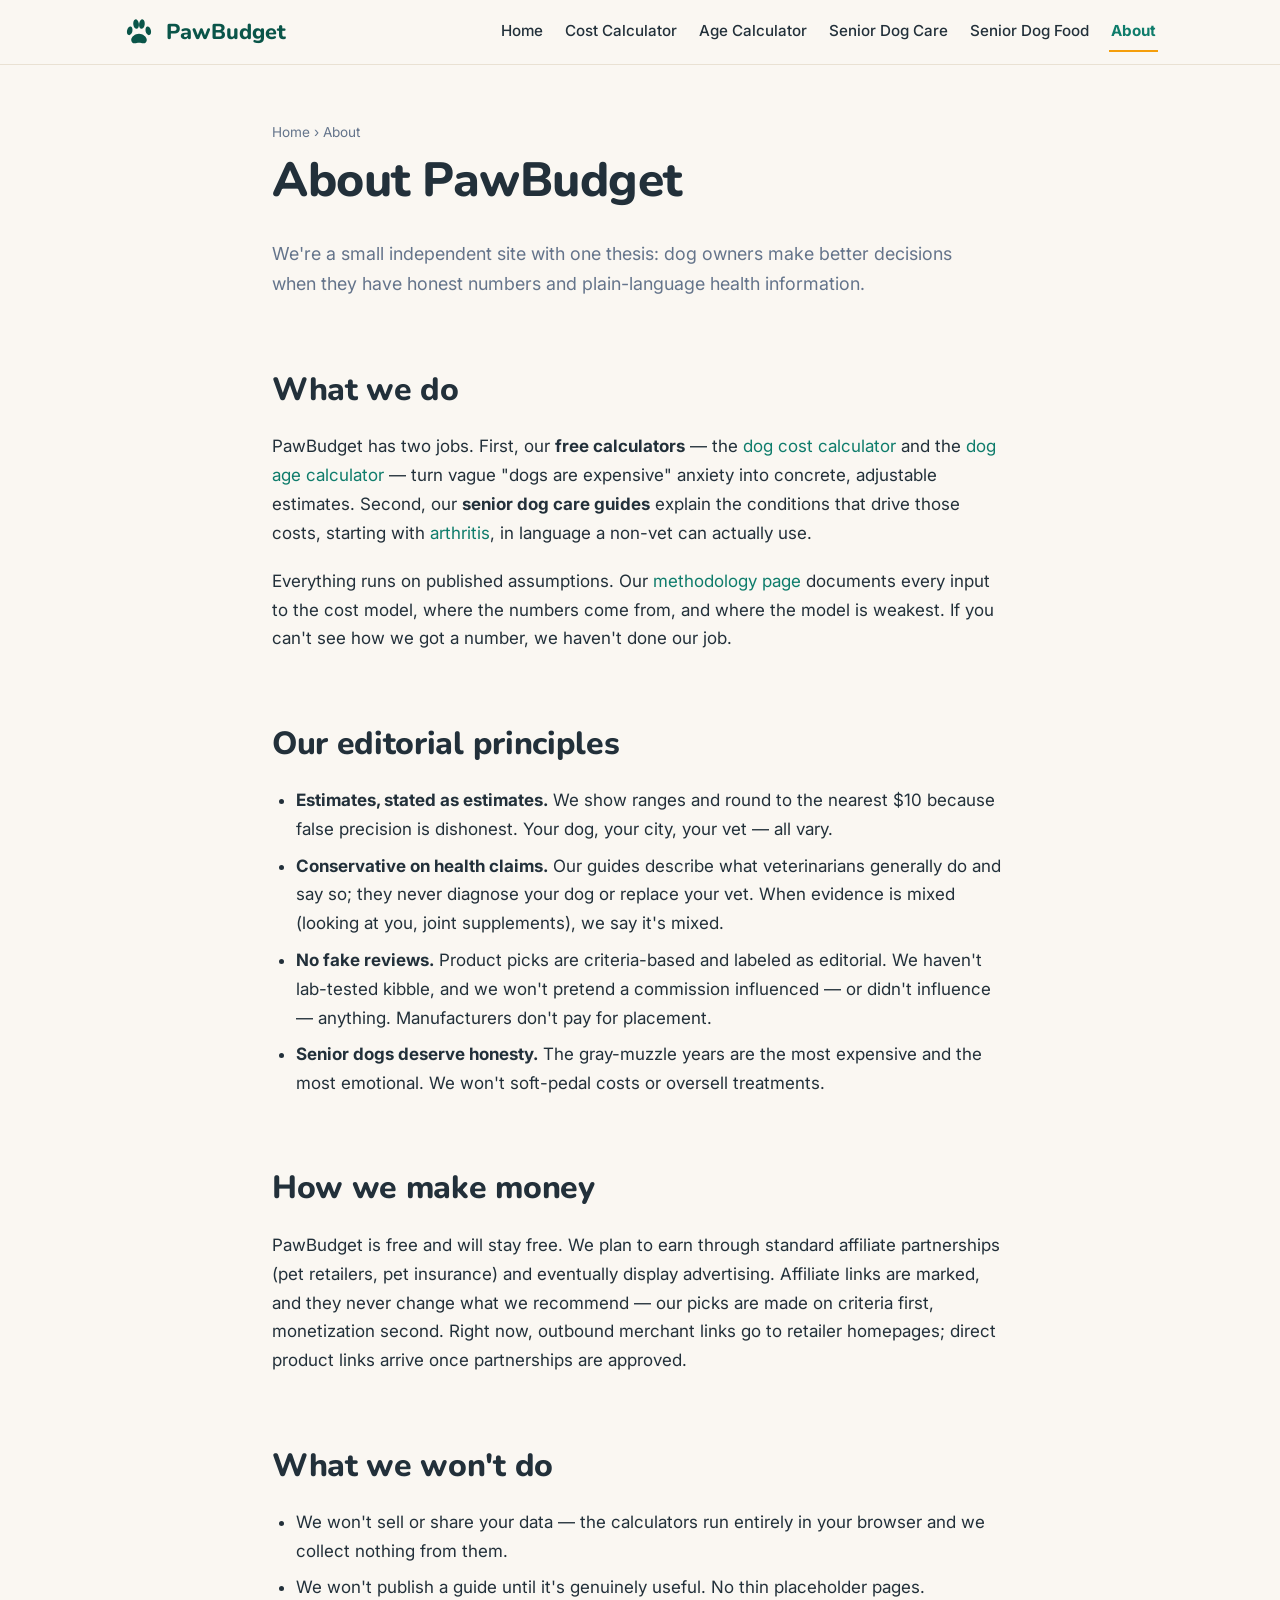
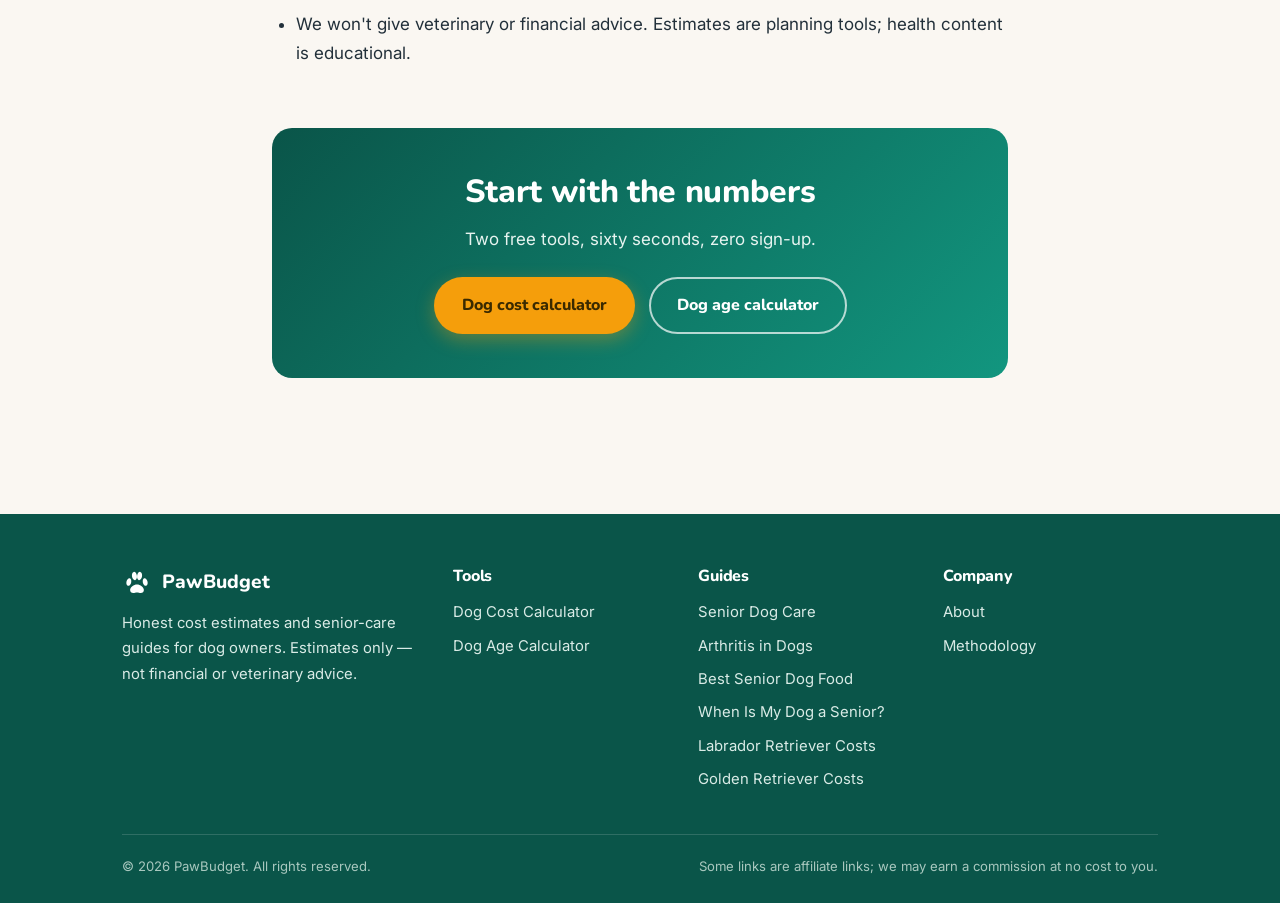
==== about/index.html @ 899f15bb "Launch PawBudget: dog cost + age calculators, senior dog care guides" ====
<!DOCTYPE html>
<html lang="en-US">
<head>
<meta charset="UTF-8">
<meta name="viewport" content="width=device-width, initial-scale=1.0">
<title>About PawBudget — Honest Dog Cost Estimates</title>
<meta name="description" content="PawBudget builds free dog cost calculators and senior-care guides with published assumptions. Learn what we are, how we make money, and what we won't do.">
<link rel="preconnect" href="https://fonts.googleapis.com">
<link rel="preconnect" href="https://fonts.gstatic.com" crossorigin>
<link href="https://fonts.googleapis.com/css2?family=Inter:wght@400;500;600&family=Nunito:wght@700;800&display=swap" rel="stylesheet">
<link rel="stylesheet" href="../assets/css/style.css">
</head>
<body>

<header class="site-header">
  <div class="header-inner">
    <a class="brand" href="../" aria-label="PawBudget home">
      <svg viewBox="0 0 24 24" fill="currentColor" aria-hidden="true"><path d="M12 13.2c-2.6 0-5.5 2.1-5.5 4.4 0 1.4 1 2.4 2.5 2.4 1 0 1.9-.5 3-.5s2 .5 3 .5c1.5 0 2.5-1 2.5-2.4 0-2.3-2.9-4.4-5.5-4.4zM6.2 8.2c-1-.3-2.2.9-2.6 2.5-.4 1.7.1 3.2 1.1 3.5 1 .3 2.2-.9 2.6-2.5.4-1.7-.1-3.2-1.1-3.5zm11.6 0c-1 .3-1.5 1.8-1.1 3.5.4 1.6 1.6 2.8 2.6 2.5 1-.3 1.5-1.8 1.1-3.5-.4-1.6-1.6-2.8-2.6-2.5zM9.4 3.1c-1.1.2-1.7 1.9-1.4 3.7.3 1.8 1.4 3.1 2.5 2.9 1.1-.2 1.7-1.9 1.4-3.7-.3-1.8-1.4-3.1-2.5-2.9zm5.2 0c-1.1-.2-2.2 1.1-2.5 2.9-.3 1.8.3 3.5 1.4 3.7 1.1.2 2.2-1.1 2.5-2.9.3-1.8-.3-3.5-1.4-3.7z"/></svg>
      PawBudget
    </a>
    <nav class="main-nav" aria-label="Main navigation">
      <a href="../">Home</a>
      <a href="../dog-cost-calculator/">Cost Calculator</a>
      <a href="../dog-age-calculator/">Age Calculator</a>
      <a href="../senior-dog-care/">Senior Dog Care</a>
      <a href="../best-senior-dog-food/">Senior Dog Food</a>
      <a href="./" class="active">About</a>
    </nav>
  </div>
</header>

<main>
  <section class="section" style="padding-top:34px;">
    <div class="container narrow">
      <nav class="breadcrumb" aria-label="Breadcrumb"><a href="../">Home</a> &rsaquo; About</nav>
      <h1>About PawBudget</h1>
      <p class="page-intro">We're a small independent site with one thesis: dog owners make better decisions when they have honest numbers and plain-language health information.</p>

      <h2>What we do</h2>
      <p>PawBudget has two jobs. First, our <strong>free calculators</strong> — the <a href="../dog-cost-calculator/">dog cost calculator</a> and the <a href="../dog-age-calculator/">dog age calculator</a> — turn vague "dogs are expensive" anxiety into concrete, adjustable estimates. Second, our <strong>senior dog care guides</strong> explain the conditions that drive those costs, starting with <a href="../senior-dog-care/arthritis/">arthritis</a>, in language a non-vet can actually use.</p>
      <p>Everything runs on published assumptions. Our <a href="../methodology/">methodology page</a> documents every input to the cost model, where the numbers come from, and where the model is weakest. If you can't see how we got a number, we haven't done our job.</p>

      <h2>Our editorial principles</h2>
      <ul>
        <li><strong>Estimates, stated as estimates.</strong> We show ranges and round to the nearest $10 because false precision is dishonest. Your dog, your city, your vet — all vary.</li>
        <li><strong>Conservative on health claims.</strong> Our guides describe what veterinarians generally do and say so; they never diagnose your dog or replace your vet. When evidence is mixed (looking at you, joint supplements), we say it's mixed.</li>
        <li><strong>No fake reviews.</strong> Product picks are criteria-based and labeled as editorial. We haven't lab-tested kibble, and we won't pretend a commission influenced — or didn't influence — anything. Manufacturers don't pay for placement.</li>
        <li><strong>Senior dogs deserve honesty.</strong> The gray-muzzle years are the most expensive and the most emotional. We won't soft-pedal costs or oversell treatments.</li>
      </ul>

      <h2>How we make money</h2>
      <p>PawBudget is free and will stay free. We plan to earn through standard affiliate partnerships (pet retailers, pet insurance) and eventually display advertising. Affiliate links are marked, and they never change what we recommend — our picks are made on criteria first, monetization second. Right now, outbound merchant links go to retailer homepages; direct product links arrive once partnerships are approved.</p>

      <h2>What we won't do</h2>
      <ul>
        <li>We won't sell or share your data — the calculators run entirely in your browser and we collect nothing from them.</li>
        <li>We won't publish a guide until it's genuinely useful. No thin placeholder pages.</li>
        <li>We won't give veterinary or financial advice. Estimates are planning tools; health content is educational.</li>
      </ul>

      <div class="cta-band">
        <h2>Start with the numbers</h2>
        <p>Two free tools, sixty seconds, zero sign-up.</p>
        <div class="btn-row">
          <a class="btn btn-primary" href="../dog-cost-calculator/">Dog cost calculator</a>
          <a class="btn btn-outline-light" href="../dog-age-calculator/">Dog age calculator</a>
        </div>
      </div>
    </div>
  </section>
</main>

<footer class="site-footer">
  <div class="container">
    <div class="footer-grid">
      <div>
        <div class="footer-brand">
          <svg viewBox="0 0 24 24" fill="currentColor" aria-hidden="true"><path d="M12 13.2c-2.6 0-5.5 2.1-5.5 4.4 0 1.4 1 2.4 2.5 2.4 1 0 1.9-.5 3-.5s2 .5 3 .5c1.5 0 2.5-1 2.5-2.4 0-2.3-2.9-4.4-5.5-4.4zM6.2 8.2c-1-.3-2.2.9-2.6 2.5-.4 1.7.1 3.2 1.1 3.5 1 .3 2.2-.9 2.6-2.5.4-1.7-.1-3.2-1.1-3.5zm11.6 0c-1 .3-1.5 1.8-1.1 3.5.4 1.6 1.6 2.8 2.6 2.5 1-.3 1.5-1.8 1.1-3.5-.4-1.6-1.6-2.8-2.6-2.5zM9.4 3.1c-1.1.2-1.7 1.9-1.4 3.7.3 1.8 1.4 3.1 2.5 2.9 1.1-.2 1.7-1.9 1.4-3.7-.3-1.8-1.4-3.1-2.5-2.9zm5.2 0c-1.1-.2-2.2 1.1-2.5 2.9-.3 1.8.3 3.5 1.4 3.7 1.1.2 2.2-1.1 2.5-2.9.3-1.8-.3-3.5-1.4-3.7z"/></svg>
          PawBudget
        </div>
        <p>Honest cost estimates and senior-care guides for dog owners. Estimates only — not financial or veterinary advice.</p>
      </div>
      <div>
        <h4>Tools</h4>
        <ul>
          <li><a href="../dog-cost-calculator/">Dog Cost Calculator</a></li>
          <li><a href="../dog-age-calculator/">Dog Age Calculator</a></li>
        </ul>
      </div>
      <div>
        <h4>Guides</h4>
        <ul>
          <li><a href="../senior-dog-care/">Senior Dog Care</a></li>
          <li><a href="../senior-dog-care/arthritis/">Arthritis in Dogs</a></li>
          <li><a href="../best-senior-dog-food/">Best Senior Dog Food</a></li>
          <li><a href="../when-is-my-dog-considered-senior/">When Is My Dog a Senior?</a></li>
          <li><a href="../dog-cost/labrador-retriever/">Labrador Retriever Costs</a></li>
          <li><a href="../dog-cost/golden-retriever/">Golden Retriever Costs</a></li>
        </ul>
      </div>
      <div>
        <h4>Company</h4>
        <ul>
          <li><a href="./">About</a></li>
          <li><a href="../methodology/">Methodology</a></li>
        </ul>
      </div>
    </div>
    <div class="footer-bottom">
      <span>© 2026 PawBudget. All rights reserved.</span>
      <span>Some links are affiliate links; we may earn a commission at no cost to you.</span>
    </div>
  </div>
</footer>

</body>
</html>
---- assets/css/style.css ----
/* ============================================================
   PawBudget — design system
   Palette: deep teal primary, warm amber accent, off-white bg
   ============================================================ */
*, *::before, *::after { box-sizing: border-box; margin: 0; padding: 0; }

:root {
  --teal-900: #0a5549;
  --teal-700: #0e7c6b;
  --teal-600: #12967f;
  --teal-100: #ddefe9;
  --teal-50:  #f0f8f5;
  --amber-500: #f59e0b;
  --amber-600: #d97706;
  --amber-100: #fdefd3;
  --bg: #faf7f2;
  --card: #ffffff;
  --text: #22303a;
  --muted: #64748b;
  --border: #e9e1d3;
  --radius: 14px;
  --shadow: 0 6px 24px rgba(14, 124, 107, .08);
  --shadow-lg: 0 14px 40px rgba(14, 124, 107, .14);
  --font-head: 'Nunito', system-ui, -apple-system, 'Segoe UI', sans-serif;
  --font-body: 'Inter', system-ui, -apple-system, 'Segoe UI', Roboto, sans-serif;
}

html { scroll-behavior: smooth; }

body {
  font-family: var(--font-body);
  background: var(--bg);
  color: var(--text);
  line-height: 1.7;
  font-size: 17px;
  -webkit-font-smoothing: antialiased;
}

img, svg { max-width: 100%; }
a { color: var(--teal-700); text-decoration: none; }
a:hover { color: var(--teal-900); text-decoration: underline; }

h1, h2, h3, h4 {
  font-family: var(--font-head);
  font-weight: 800;
  line-height: 1.25;
  color: var(--text);
  letter-spacing: -0.01em;
}
h1 { font-size: clamp(2rem, 4.5vw, 3rem); margin-bottom: .6em; }
h2 { font-size: clamp(1.45rem, 3vw, 2rem); margin: 2.2em 0 .7em; }
h3 { font-size: 1.25rem; margin: 1.6em 0 .5em; }
p { margin-bottom: 1.1em; }
ul, ol { margin: 0 0 1.2em 1.4em; }
li { margin-bottom: .45em; }
small, .small { font-size: .85em; color: var(--muted); }

.container { max-width: 1080px; margin: 0 auto; padding: 0 22px; }
.container.narrow { max-width: 780px; }
.section { padding: 56px 0; }
.section.alt { background: var(--card); border-top: 1px solid var(--border); border-bottom: 1px solid var(--border); }

/* ---------- header ---------- */
.site-header {
  position: sticky; top: 0; z-index: 50;
  background: rgba(250, 247, 242, .96);
  backdrop-filter: blur(8px);
  border-bottom: 1px solid var(--border);
}
.header-inner {
  display: flex; align-items: center; justify-content: space-between;
  gap: 16px; padding: 12px 22px; max-width: 1080px; margin: 0 auto;
}
.brand { display: flex; align-items: center; gap: 10px; font-family: var(--font-head); font-weight: 800; font-size: 1.35rem; color: var(--teal-900); }
.brand:hover { text-decoration: none; color: var(--teal-700); }
.brand svg { width: 34px; height: 34px; flex: none; }
.main-nav { display: flex; flex-wrap: wrap; gap: 4px 18px; font-size: .95rem; font-weight: 500; }
.main-nav a { color: var(--text); padding: 6px 2px; }
.main-nav a:hover { color: var(--teal-700); text-decoration: none; }
.main-nav a.active { color: var(--teal-700); font-weight: 700; border-bottom: 2px solid var(--amber-500); }

/* ---------- hero ---------- */
.hero {
  background: linear-gradient(135deg, var(--teal-900) 0%, var(--teal-700) 70%, var(--teal-600) 100%);
  color: #fff; padding: 72px 0 64px; position: relative; overflow: hidden;
}
.hero::after {
  content: ""; position: absolute; inset: 0; opacity: .07; pointer-events: none;
  background-image: radial-gradient(circle at 20% 30%, #fff 2.5px, transparent 3px),
                    radial-gradient(circle at 75% 65%, #fff 2px, transparent 2.5px),
                    radial-gradient(circle at 45% 80%, #fff 2px, transparent 2.5px);
  background-size: 220px 220px, 180px 180px, 260px 260px;
}
.hero .container { position: relative; z-index: 1; }
.hero h1 { color: #fff; margin-bottom: .4em; }
.hero p.lead { font-size: 1.15rem; color: #e7f4f0; max-width: 640px; margin-bottom: 1.6em; }
.hero .btn-row { display: flex; gap: 14px; flex-wrap: wrap; }
.eyebrow {
  display: inline-block; font-size: .8rem; font-weight: 700; letter-spacing: .12em;
  text-transform: uppercase; color: var(--amber-500); margin-bottom: 12px;
}

/* ---------- buttons ---------- */
.btn {
  display: inline-flex; align-items: center; gap: 8px;
  font-family: var(--font-head); font-weight: 800; font-size: 1rem;
  padding: 13px 26px; border-radius: 999px; border: 2px solid transparent;
  cursor: pointer; transition: transform .12s ease, box-shadow .12s ease;
}
.btn:hover { text-decoration: none; transform: translateY(-1px); }
.btn-primary { background: var(--amber-500); color: #3a2a00; box-shadow: 0 6px 18px rgba(245,158,11,.35); }
.btn-primary:hover { background: var(--amber-600); color: #fff; }
.btn-outline-light { border-color: rgba(255,255,255,.7); color: #fff; }
.btn-outline-light:hover { background: rgba(255,255,255,.12); color: #fff; }
.btn-teal { background: var(--teal-700); color: #fff; }
.btn-teal:hover { background: var(--teal-900); color: #fff; }
.btn-outline-teal { border-color: var(--teal-700); color: var(--teal-700); }
.btn-outline-teal:hover { background: var(--teal-50); color: var(--teal-900); }

/* ---------- cards & grids ---------- */
.grid-3 { display: grid; grid-template-columns: repeat(3, 1fr); gap: 22px; }
.grid-2 { display: grid; grid-template-columns: repeat(2, 1fr); gap: 22px; }
.card {
  background: var(--card); border: 1px solid var(--border); border-radius: var(--radius);
  padding: 28px; box-shadow: var(--shadow);
}
.card h3 { margin-top: 0; }
.card .icon-badge {
  width: 46px; height: 46px; border-radius: 12px; display: inline-flex;
  align-items: center; justify-content: center; margin-bottom: 14px;
  background: var(--teal-100); color: var(--teal-700);
}
.card .icon-badge svg { width: 26px; height: 26px; }
.card.accent .icon-badge { background: var(--amber-100); color: var(--amber-600); }
.card-link { display: block; color: var(--text); height: 100%; transition: transform .12s ease, box-shadow .12s ease; }
.card-link:hover { text-decoration: none; transform: translateY(-3px); box-shadow: var(--shadow-lg); }

/* ---------- forms / calculator ---------- */
.calc-layout { display: grid; grid-template-columns: 380px 1fr; gap: 26px; align-items: start; }
.field { margin-bottom: 18px; }
.field label { display: block; font-weight: 600; font-size: .95rem; margin-bottom: 7px; }
.field .hint { font-size: .82rem; color: var(--muted); margin-top: 5px; }
select, input[type="number"], input[type="text"] {
  width: 100%; padding: 11px 13px; font-size: 1rem; font-family: var(--font-body);
  border: 1.5px solid var(--border); border-radius: 10px; background: #fff; color: var(--text);
}
select:focus, input:focus { outline: 2px solid var(--teal-600); border-color: var(--teal-600); }
.radio-pills { display: flex; gap: 10px; flex-wrap: wrap; }
.radio-pills label {
  flex: 1 1 0; min-width: 100px; text-align: center; cursor: pointer;
  border: 1.5px solid var(--border); border-radius: 10px; padding: 10px 8px;
  font-weight: 600; font-size: .92rem; background: #fff; transition: all .12s ease;
}
.radio-pills input { position: absolute; opacity: 0; pointer-events: none; }
.radio-pills label:has(input:checked) { border-color: var(--teal-700); background: var(--teal-50); color: var(--teal-900); }
.radio-pills label span.sub { display: block; font-weight: 400; font-size: .78rem; color: var(--muted); }

.results-panel { position: sticky; top: 90px; }
.kpi-row { display: grid; grid-template-columns: repeat(3, 1fr); gap: 14px; margin-bottom: 22px; }
.kpi {
  background: var(--teal-50); border: 1px solid var(--teal-100); border-radius: 12px;
  padding: 16px 14px; text-align: center;
}
.kpi .kpi-label { font-size: .8rem; font-weight: 600; color: var(--muted); text-transform: uppercase; letter-spacing: .05em; }
.kpi .kpi-value { font-family: var(--font-head); font-weight: 800; font-size: clamp(1.3rem, 2.6vw, 1.8rem); color: var(--teal-900); }
.kpi.highlight { background: linear-gradient(135deg, var(--teal-900), var(--teal-700)); border: none; }
.kpi.highlight .kpi-label { color: #cdeae2; }
.kpi.highlight .kpi-value { color: #fff; }

.breakdown { margin: 8px 0 4px; }
.breakdown-row { margin-bottom: 13px; }
.breakdown-row .row-head { display: flex; justify-content: space-between; font-size: .93rem; margin-bottom: 5px; }
.breakdown-row .row-head strong { font-weight: 700; }
.bar-track { height: 10px; background: var(--teal-50); border-radius: 999px; overflow: hidden; }
.bar-fill { height: 100%; border-radius: 999px; background: linear-gradient(90deg, var(--teal-600), var(--teal-700)); transition: width .35s ease; }
.bar-fill.amber { background: linear-gradient(90deg, var(--amber-500), var(--amber-600)); }

.callout {
  border-left: 4px solid var(--amber-500); background: var(--amber-100);
  border-radius: 0 10px 10px 0; padding: 14px 18px; margin: 20px 0; font-size: .95rem;
}
.callout.teal { border-color: var(--teal-600); background: var(--teal-50); }
.disclaimer-box {
  background: #f3efe7; border: 1px dashed var(--border); border-radius: 10px;
  padding: 14px 18px; font-size: .85rem; color: var(--muted); margin-top: 24px;
}

/* ---------- age calculator result ---------- */
.age-result { text-align: center; padding: 26px 10px; }
.age-result .big-number { font-family: var(--font-head); font-weight: 800; font-size: clamp(3rem, 8vw, 4.5rem); color: var(--teal-900); line-height: 1; }
.stage-badge {
  display: inline-block; font-family: var(--font-head); font-weight: 800; font-size: .95rem;
  padding: 7px 20px; border-radius: 999px; margin-top: 12px;
}
.stage-puppy { background: var(--teal-100); color: var(--teal-900); }
.stage-adult { background: #e0ecff; color: #1d4ed8; }
.stage-senior { background: var(--amber-100); color: var(--amber-600); }

/* ---------- tables ---------- */
.table-wrap { overflow-x: auto; margin: 1.4em 0; border-radius: var(--radius); border: 1px solid var(--border); }
table { width: 100%; border-collapse: collapse; background: #fff; font-size: .95rem; }
th, td { padding: 12px 16px; text-align: left; border-bottom: 1px solid var(--border); }
th { background: var(--teal-50); font-family: var(--font-head); font-weight: 800; color: var(--teal-900); }
tr:last-child td { border-bottom: none; }
td.best { font-weight: 700; color: var(--teal-700); }

/* ---------- faq ---------- */
details.faq {
  background: var(--card); border: 1px solid var(--border); border-radius: 12px;
  padding: 16px 20px; margin-bottom: 12px;
}
details.faq summary { font-family: var(--font-head); font-weight: 800; font-size: 1.05rem; cursor: pointer; list-style: none; display: flex; justify-content: space-between; align-items: center; gap: 12px; }
details.faq summary::-webkit-details-marker { display: none; }
details.faq summary::after { content: "+"; font-size: 1.4rem; color: var(--teal-700); font-weight: 400; flex: none; }
details.faq[open] summary::after { content: "–"; }
details.faq .faq-body { margin-top: 10px; color: var(--text); }

/* ---------- cta band ---------- */
.cta-band {
  background: linear-gradient(135deg, var(--teal-900), var(--teal-600));
  border-radius: 20px; padding: 44px 36px; color: #fff; text-align: center; margin: 60px 0 10px;
}
.cta-band h2 { color: #fff; margin: 0 0 .4em; }
.cta-band p { color: #e7f4f0; max-width: 620px; margin: 0 auto 1.4em; }
.cta-band .btn-row { display: flex; gap: 14px; justify-content: center; flex-wrap: wrap; }

/* ---------- article ---------- */
.article-meta { color: var(--muted); font-size: .9rem; margin-bottom: 1.6em; }
.article-body h2 { border-bottom: 2px solid var(--teal-100); padding-bottom: .3em; }
.toc { background: var(--card); border: 1px solid var(--border); border-radius: var(--radius); padding: 22px 26px; margin: 1.6em 0; }
.toc strong { font-family: var(--font-head); }
.toc ol { margin: .8em 0 0 1.3em; }
.checklist { list-style: none; margin-left: 0; }
.checklist li { padding-left: 30px; position: relative; }
.checklist li::before { content: ""; position: absolute; left: 2px; top: 6px; width: 16px; height: 16px; border-radius: 5px; background: var(--teal-100) url("data:image/svg+xml,%3Csvg xmlns='http://www.w3.org/2000/svg' viewBox='0 0 16 16'%3E%3Cpath d='M6.5 11.2 3.3 8l-1.4 1.4 4.6 4.6L14.1 6.4 12.7 5z' fill='%230e7c6b'/%3E%3C/svg%3E") center/11px no-repeat; }

/* ---------- footer ---------- */
.site-footer { background: var(--teal-900); color: #d9ebe6; margin-top: 70px; padding: 52px 0 26px; font-size: .93rem; }
.footer-grid { display: grid; grid-template-columns: 1.4fr 1fr 1fr 1fr; gap: 30px; margin-bottom: 34px; }
.site-footer h4 { color: #fff; font-size: 1rem; margin: 0 0 14px; }
.site-footer a { color: #d9ebe6; }
.site-footer a:hover { color: #fff; }
.site-footer ul { list-style: none; margin: 0; }
.site-footer li { margin-bottom: 8px; }
.footer-brand { display: flex; align-items: center; gap: 10px; font-family: var(--font-head); font-weight: 800; font-size: 1.2rem; color: #fff; margin-bottom: 12px; }
.footer-brand svg { width: 30px; height: 30px; }
.footer-bottom { border-top: 1px solid rgba(255,255,255,.15); padding-top: 20px; font-size: .82rem; color: #a9c8bf; display: flex; justify-content: space-between; gap: 12px; flex-wrap: wrap; }

/* ---------- misc ---------- */
.breadcrumb { font-size: .85rem; color: var(--muted); margin: 22px 0 6px; }
.breadcrumb a { color: var(--muted); }
.page-intro { font-size: 1.12rem; color: var(--muted); max-width: 720px; margin-bottom: 1.8em; }
.pill-list { display: flex; flex-wrap: wrap; gap: 10px; list-style: none; margin: 1em 0; }
.pill-list li { background: var(--teal-50); border: 1px solid var(--teal-100); color: var(--teal-900); font-weight: 600; font-size: .9rem; padding: 7px 16px; border-radius: 999px; margin: 0; }
.stat-strip { display: grid; grid-template-columns: repeat(4, 1fr); gap: 16px; margin: 34px 0; }
.stat { background: var(--card); border: 1px solid var(--border); border-radius: 12px; padding: 18px; text-align: center; }
.stat .stat-num { font-family: var(--font-head); font-weight: 800; font-size: 1.5rem; color: var(--teal-700); }
.stat .stat-label { font-size: .85rem; color: var(--muted); }

/* ---------- responsive ---------- */
@media (max-width: 900px) {
  .calc-layout { grid-template-columns: 1fr; }
  .results-panel { position: static; }
  .footer-grid { grid-template-columns: 1fr 1fr; }
  .stat-strip { grid-template-columns: repeat(2, 1fr); }
}
@media (max-width: 720px) {
  body { font-size: 16px; }
  .grid-3, .grid-2 { grid-template-columns: 1fr; }
  .kpi-row { grid-template-columns: 1fr; }
  .header-inner { flex-direction: column; align-items: flex-start; }
  .section { padding: 40px 0; }
  .hero { padding: 52px 0 46px; }
  .footer-grid { grid-template-columns: 1fr; }
  .cta-band { padding: 34px 22px; }
}
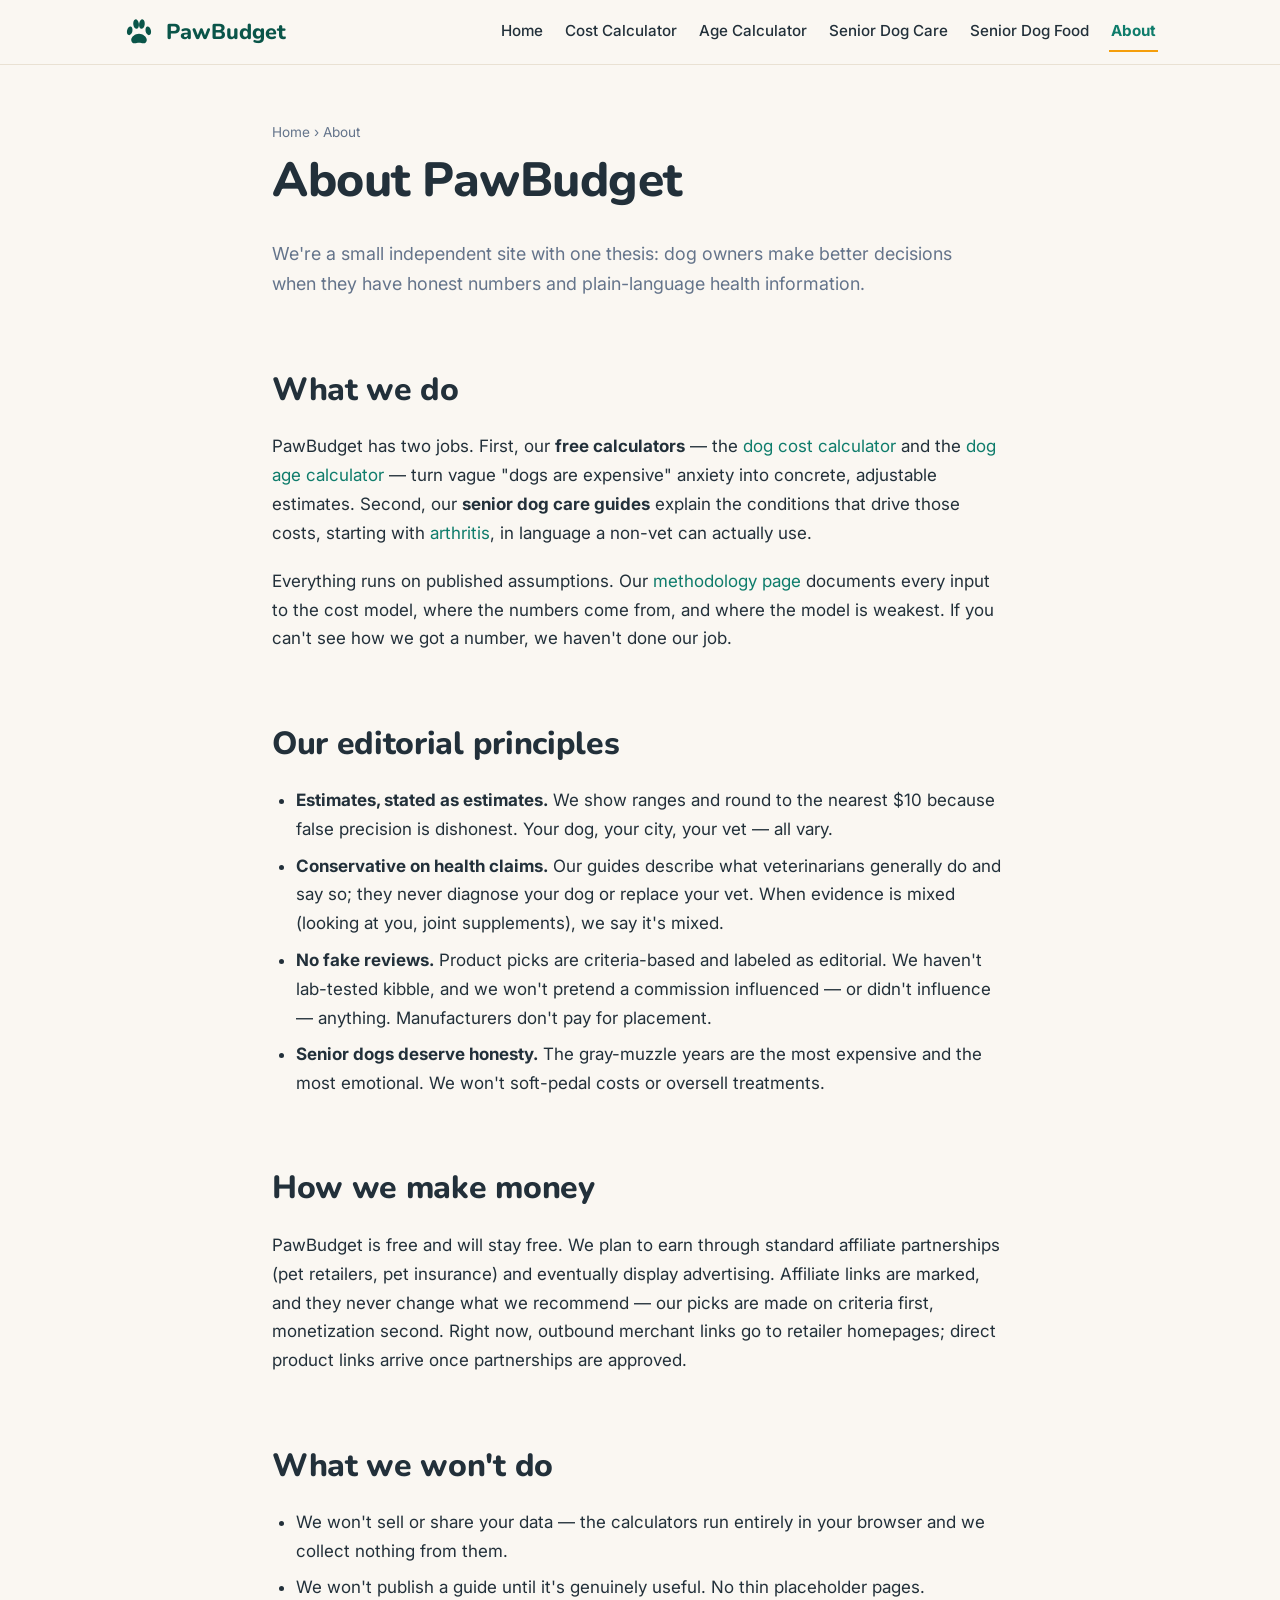
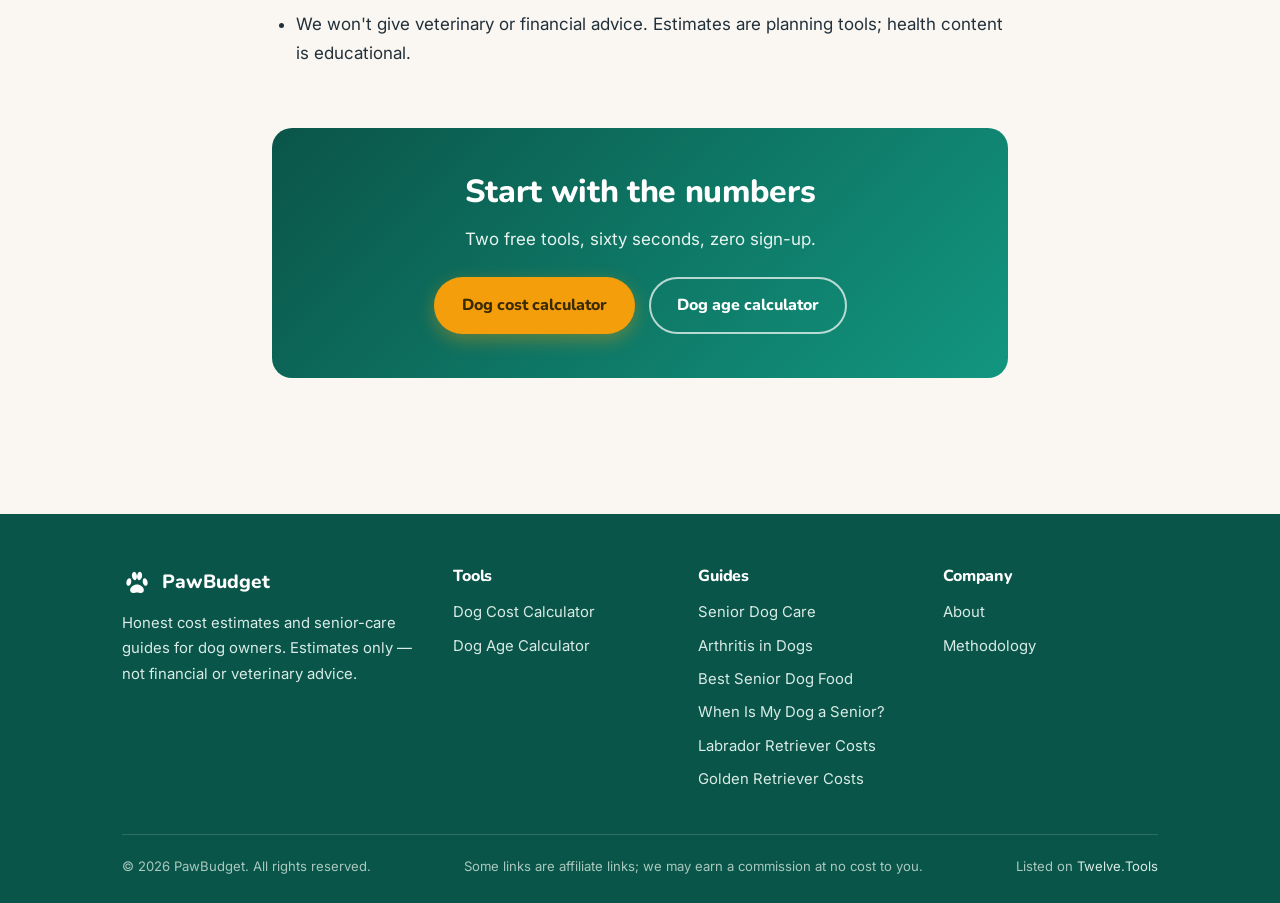
==== commit aea46459: "Add Twelve.Tools reciprocal link to footer" ====
--- a/about/index.html
+++ b/about/index.html
@@ -109,6 +109,7 @@
     <div class="footer-bottom">
       <span>© 2026 PawBudget. All rights reserved.</span>
       <span>Some links are affiliate links; we may earn a commission at no cost to you.</span>
+      <span>Listed on <a href="https://twelve.tools" target="_blank" rel="noopener">Twelve.Tools</a></span>
     </div>
   </div>
 </footer>
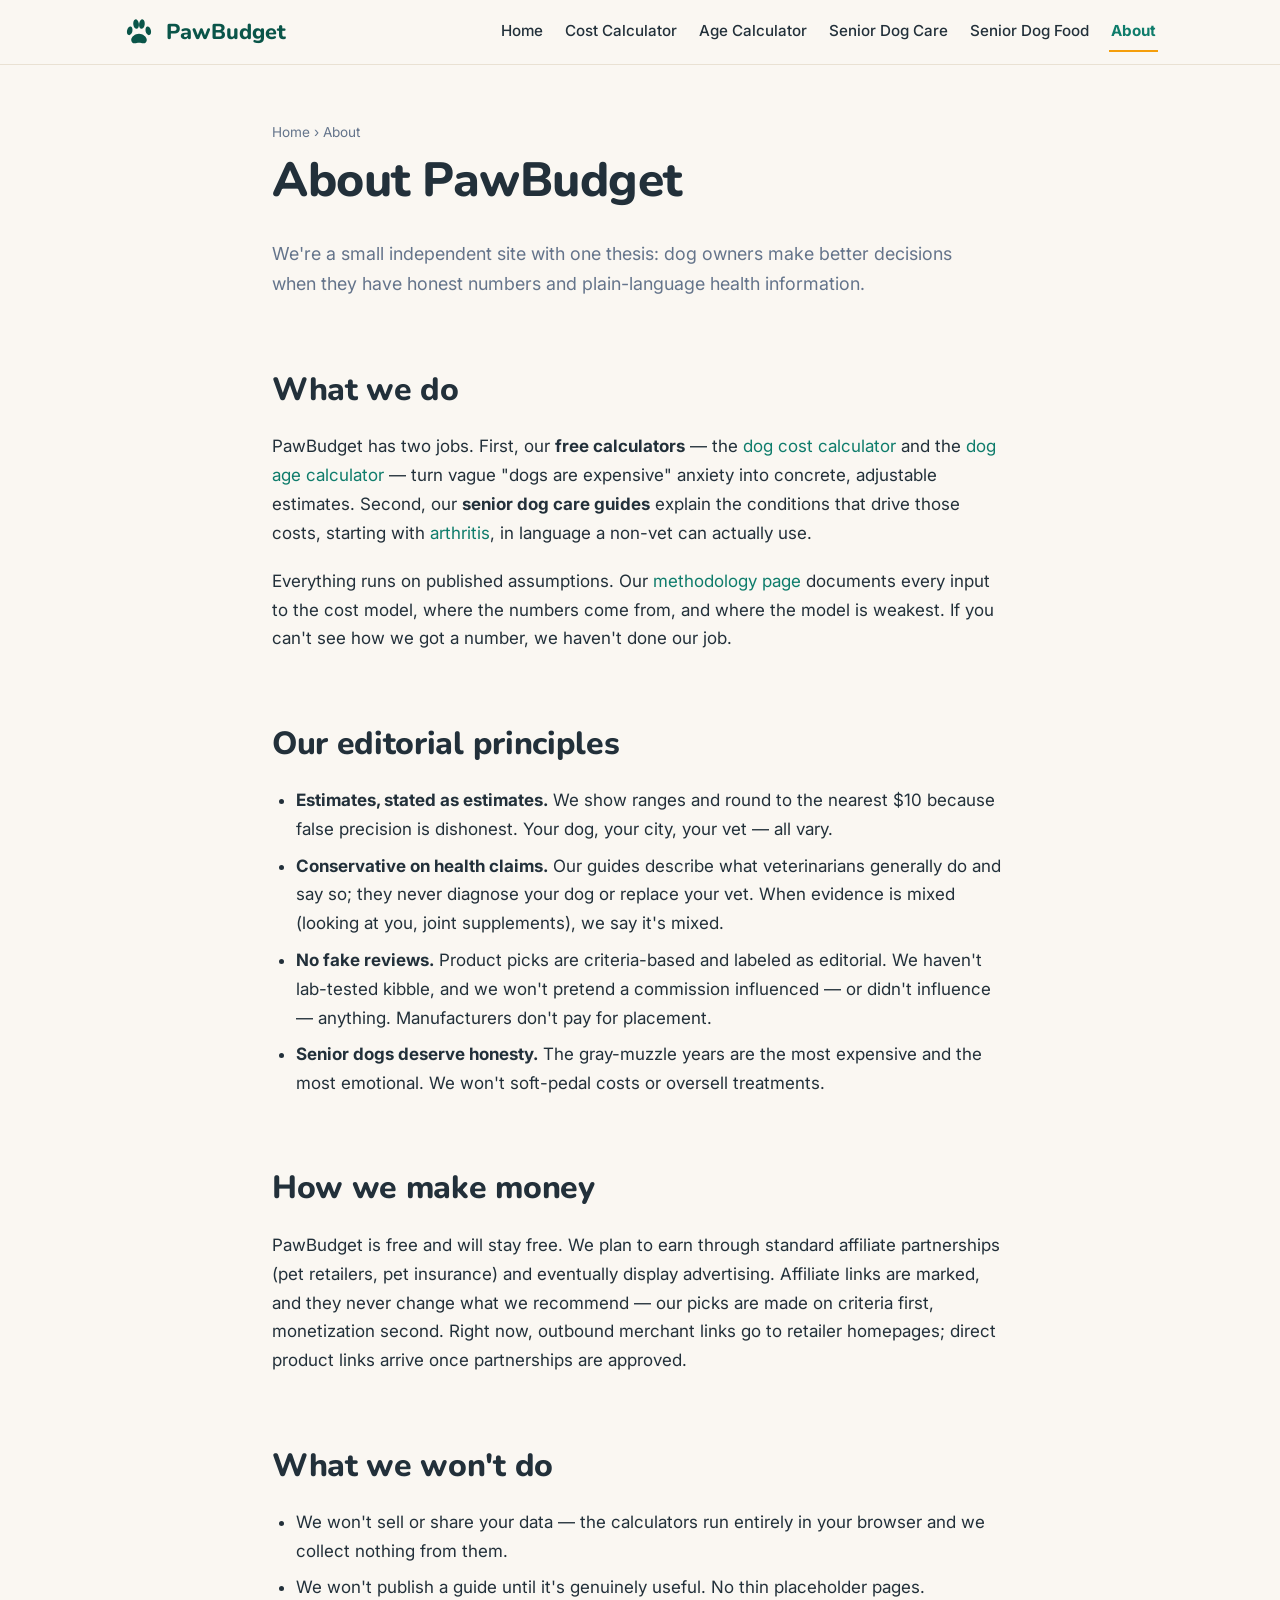
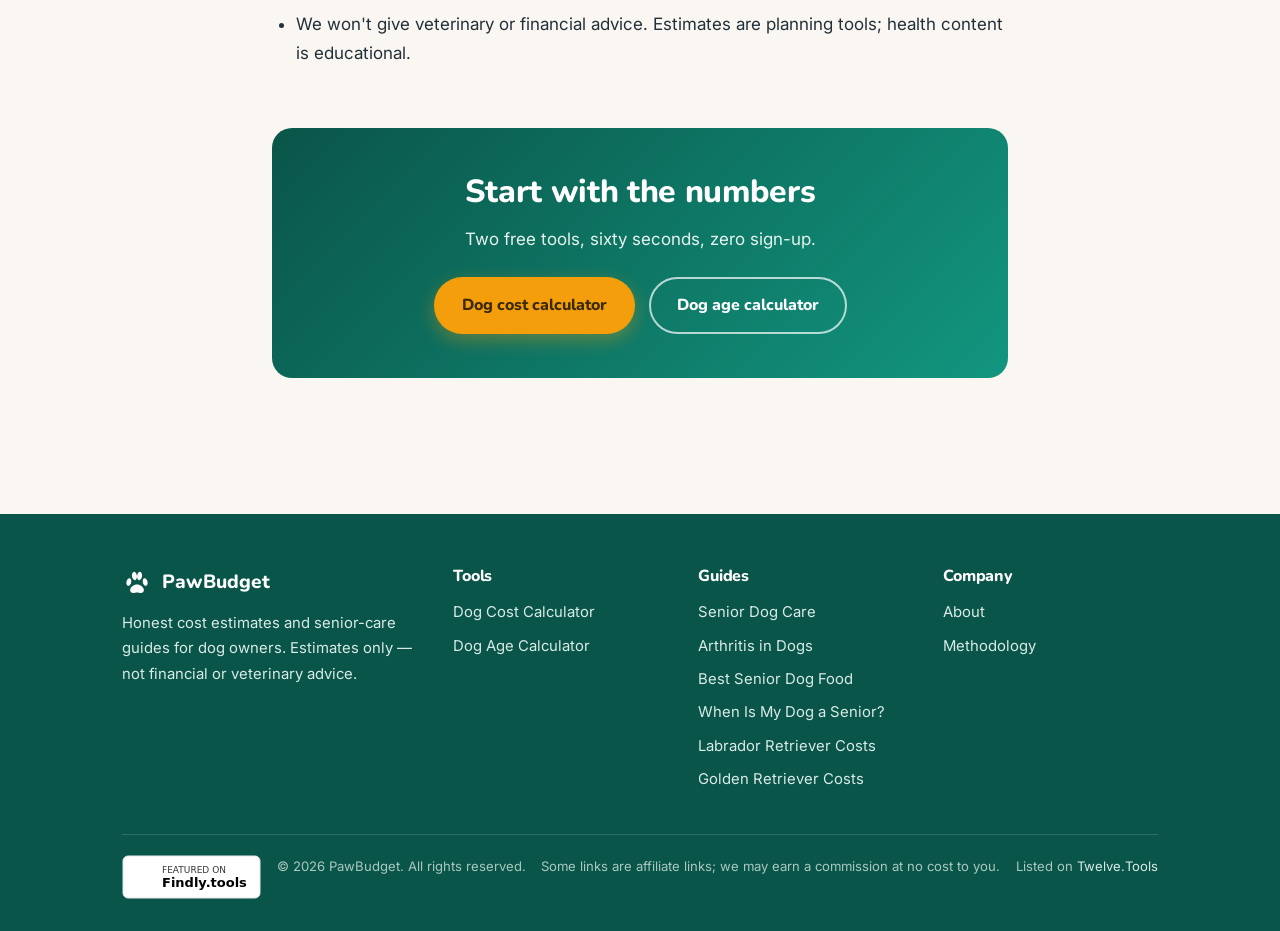
==== commit cb156bac: "Add Findly.tools badge to footer" ====
--- a/about/index.html
+++ b/about/index.html
@@ -107,6 +107,7 @@
       </div>
     </div>
     <div class="footer-bottom">
+      <a href="https://findly.tools" target="_blank" rel="noopener"><svg width="139" height="44" viewBox="0 0 139 44" xmlns="http://www.w3.org/2000/svg"><rect x="1" y="1" width="137" height="42" rx="5" fill="#ffffff" stroke="#e5e7eb" stroke-width="1"></rect><text x="40" y="18" font-family="system-ui, -apple-system, sans-serif" font-size="9" font-weight="500" fill="#000000" opacity="0.8">FEATURED ON</text><text x="40" y="32" font-family="system-ui, -apple-system, sans-serif" font-size="13" font-weight="700" fill="#000000">Findly.tools</text></svg></a>
       <span>© 2026 PawBudget. All rights reserved.</span>
       <span>Some links are affiliate links; we may earn a commission at no cost to you.</span>
       <span>Listed on <a href="https://twelve.tools" target="_blank" rel="noopener">Twelve.Tools</a></span>
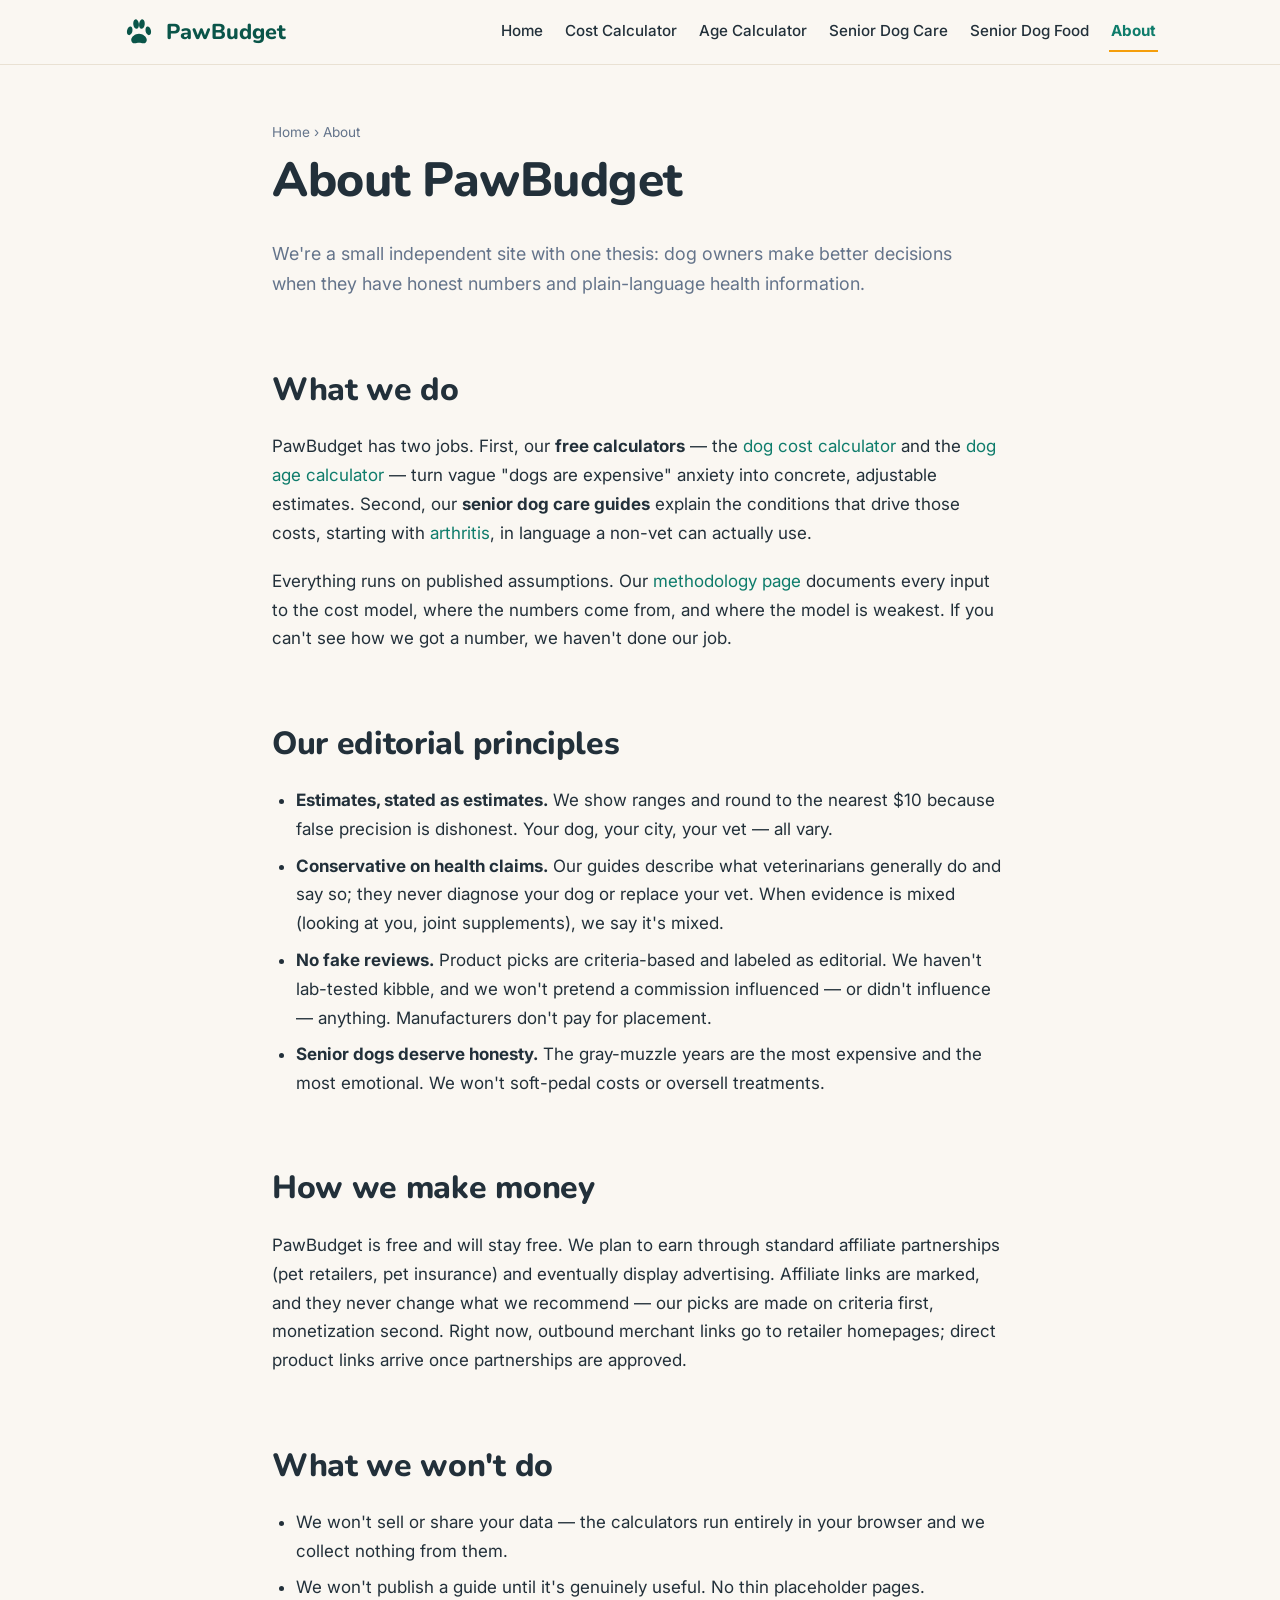
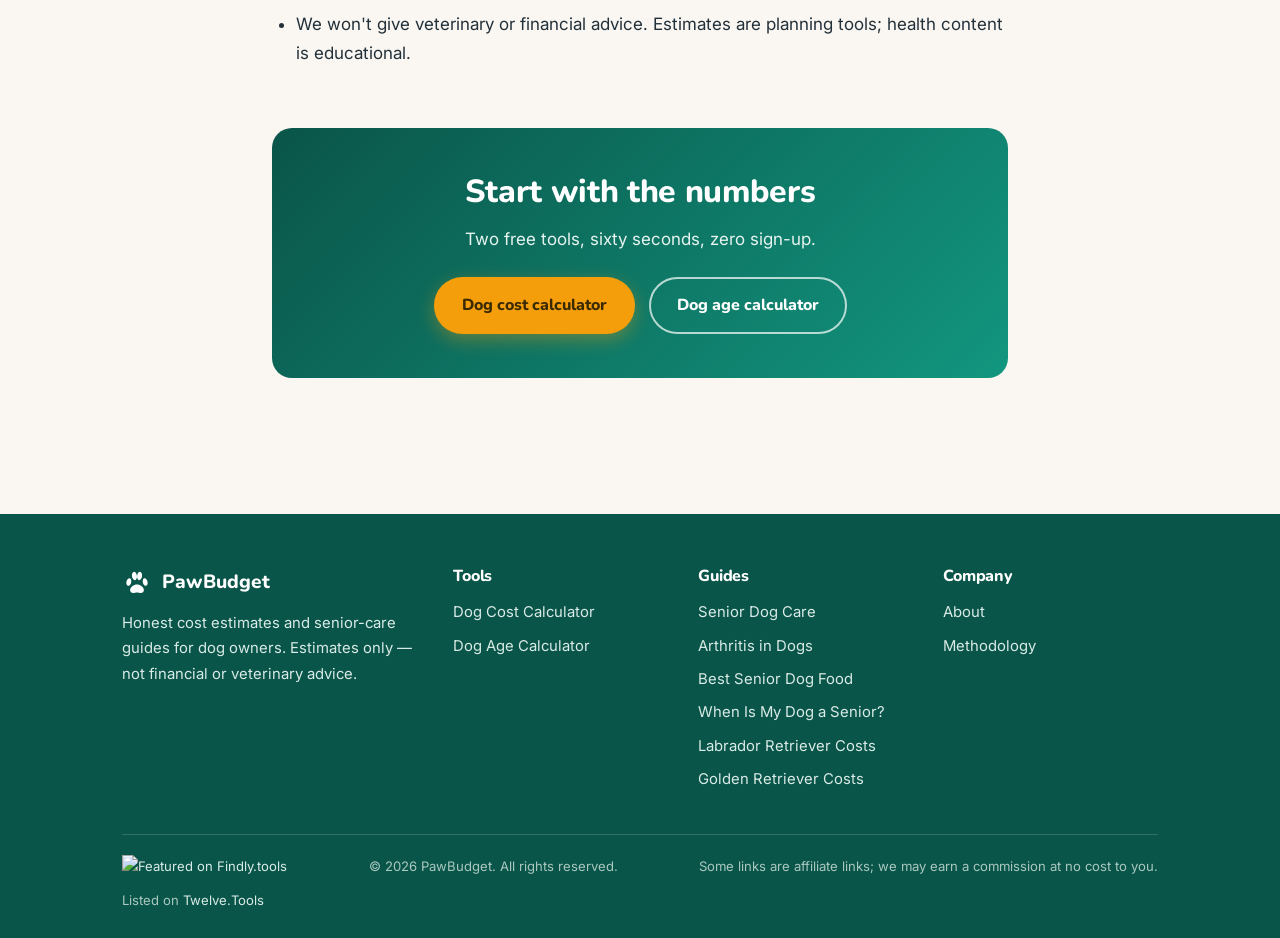
==== commit 6a96f765: "Replace Findly footer badge with official embed code for verification" ====
--- a/about/index.html
+++ b/about/index.html
@@ -107,7 +107,7 @@
       </div>
     </div>
     <div class="footer-bottom">
-      <a href="https://findly.tools" target="_blank" rel="noopener"><svg width="139" height="44" viewBox="0 0 139 44" xmlns="http://www.w3.org/2000/svg"><rect x="1" y="1" width="137" height="42" rx="5" fill="#ffffff" stroke="#e5e7eb" stroke-width="1"></rect><text x="40" y="18" font-family="system-ui, -apple-system, sans-serif" font-size="9" font-weight="500" fill="#000000" opacity="0.8">FEATURED ON</text><text x="40" y="32" font-family="system-ui, -apple-system, sans-serif" font-size="13" font-weight="700" fill="#000000">Findly.tools</text></svg></a>
+      <a href="https://findly.tools" target="_blank" rel="noopener"><img src="https://findly.tools/badges/findly-tools-badge-light.svg" alt="Featured on Findly.tools" width="175" height="55"></a>
       <span>© 2026 PawBudget. All rights reserved.</span>
       <span>Some links are affiliate links; we may earn a commission at no cost to you.</span>
       <span>Listed on <a href="https://twelve.tools" target="_blank" rel="noopener">Twelve.Tools</a></span>
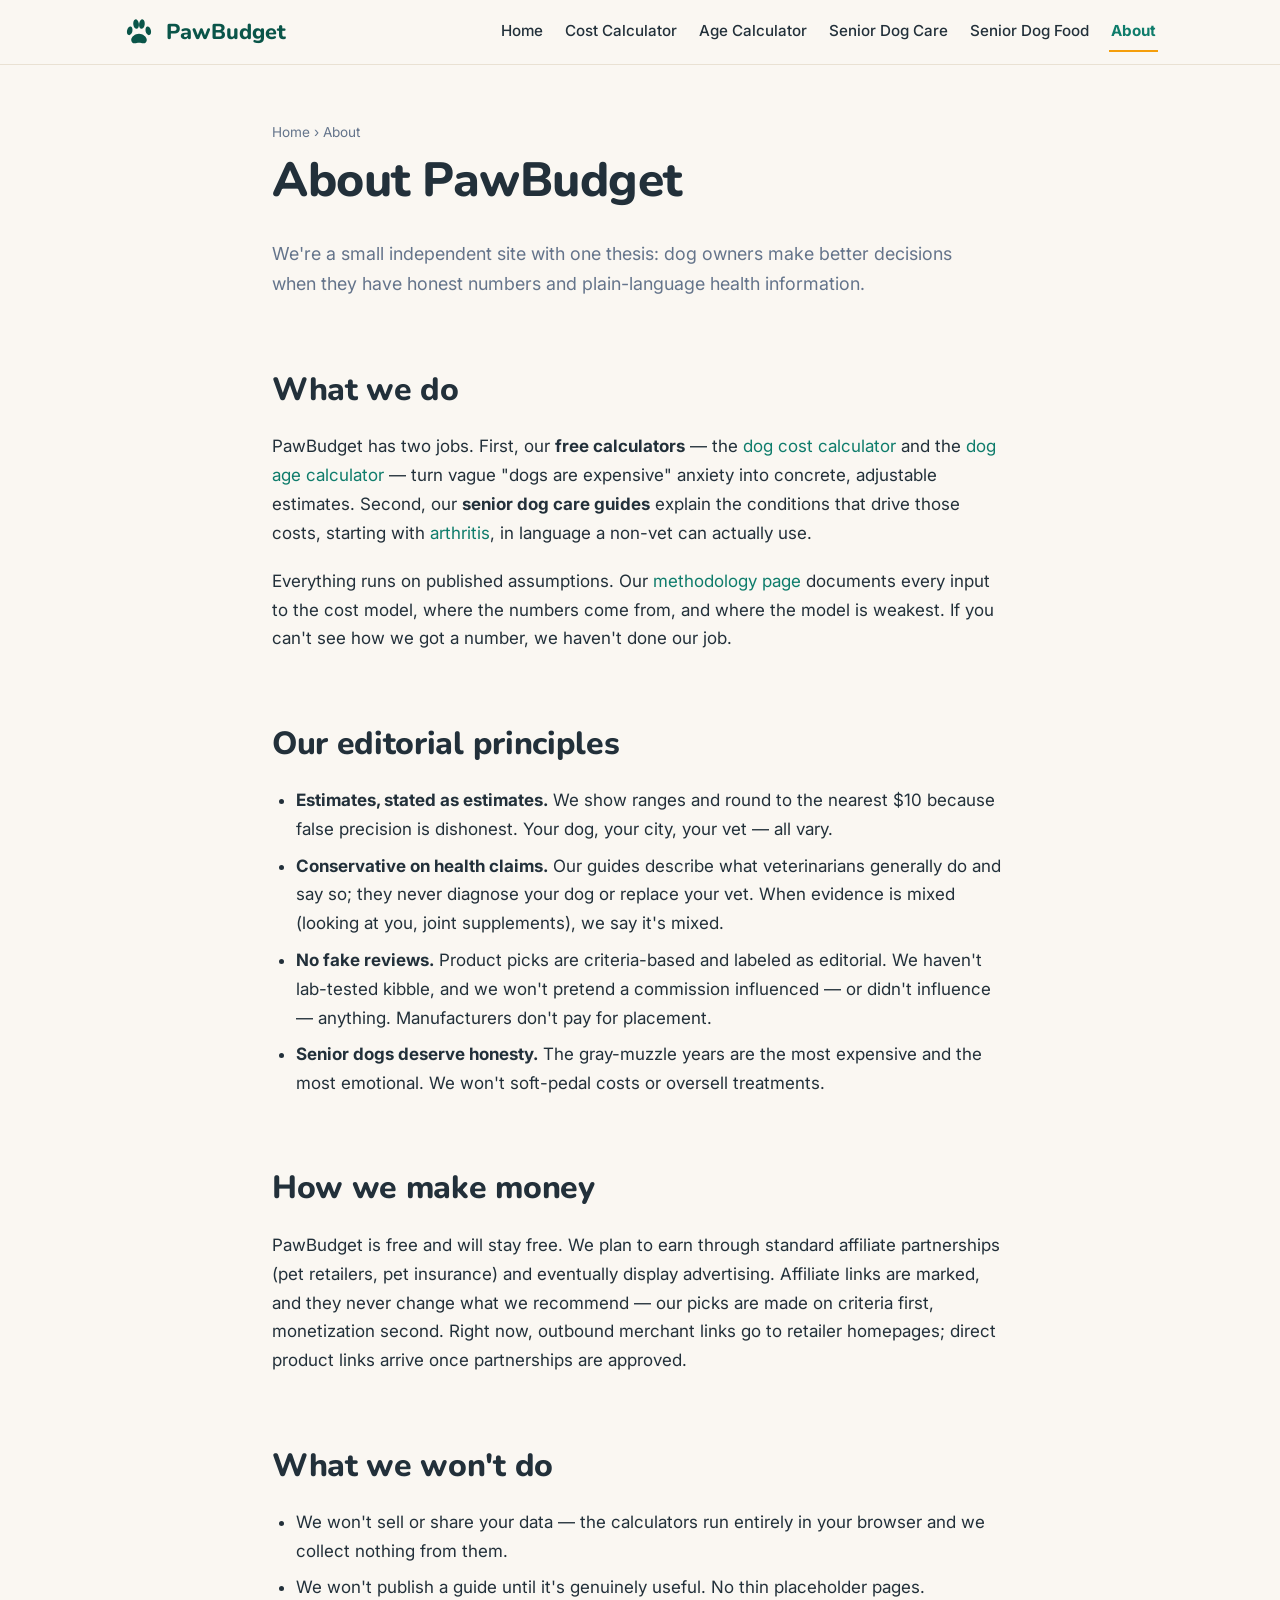
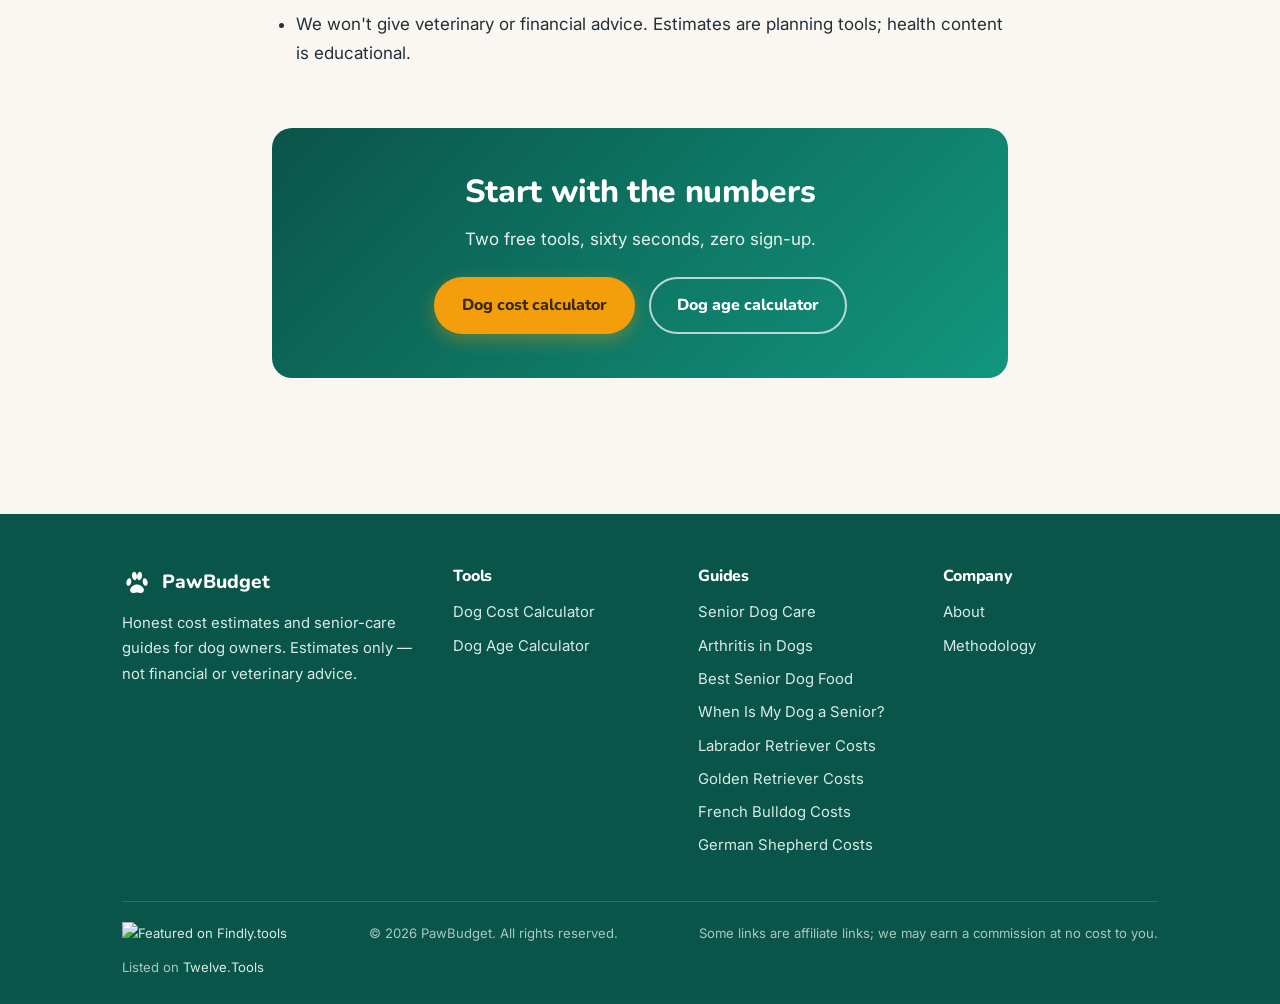
==== commit 7ab39736: "Add French Bulldog and German Shepherd cost pages (calculator-verified numbers), cross-link breed pa" ====
--- a/about/index.html
+++ b/about/index.html
@@ -96,6 +96,8 @@
           <li><a href="../when-is-my-dog-considered-senior/">When Is My Dog a Senior?</a></li>
           <li><a href="../dog-cost/labrador-retriever/">Labrador Retriever Costs</a></li>
           <li><a href="../dog-cost/golden-retriever/">Golden Retriever Costs</a></li>
+          <li><a href="../dog-cost/french-bulldog/">French Bulldog Costs</a></li>
+          <li><a href="../dog-cost/german-shepherd/">German Shepherd Costs</a></li>
         </ul>
       </div>
       <div>
@@ -107,7 +109,7 @@
       </div>
     </div>
     <div class="footer-bottom">
-      <a href="https://findly.tools" target="_blank" rel="noopener"><img src="https://findly.tools/badges/findly-tools-badge-light.svg" alt="Featured on Findly.tools" width="175" height="55"></a>
+      <a href="https://findly.tools/pawbudget?utm_source=pawbudget" target="_blank" rel="noopener noreferrer">   <img src="https://findly.tools/badges/findly-tools-badge-light.svg" alt="Featured on Findly.tools" width="175" height="55" /> </a>
       <span>© 2026 PawBudget. All rights reserved.</span>
       <span>Some links are affiliate links; we may earn a commission at no cost to you.</span>
       <span>Listed on <a href="https://twelve.tools" target="_blank" rel="noopener">Twelve.Tools</a></span>
@@ -115,5 +117,6 @@
   </div>
 </footer>
 
+<!-- Cloudflare Web Analytics --><script type='module' src='https://static.cloudflareinsights.com/beacon.min.js' data-cf-beacon='{"token": "0cc9b3c438344fda849d145891dc3f68"}'></script><!-- End Cloudflare Web Analytics -->
 </body>
 </html>
